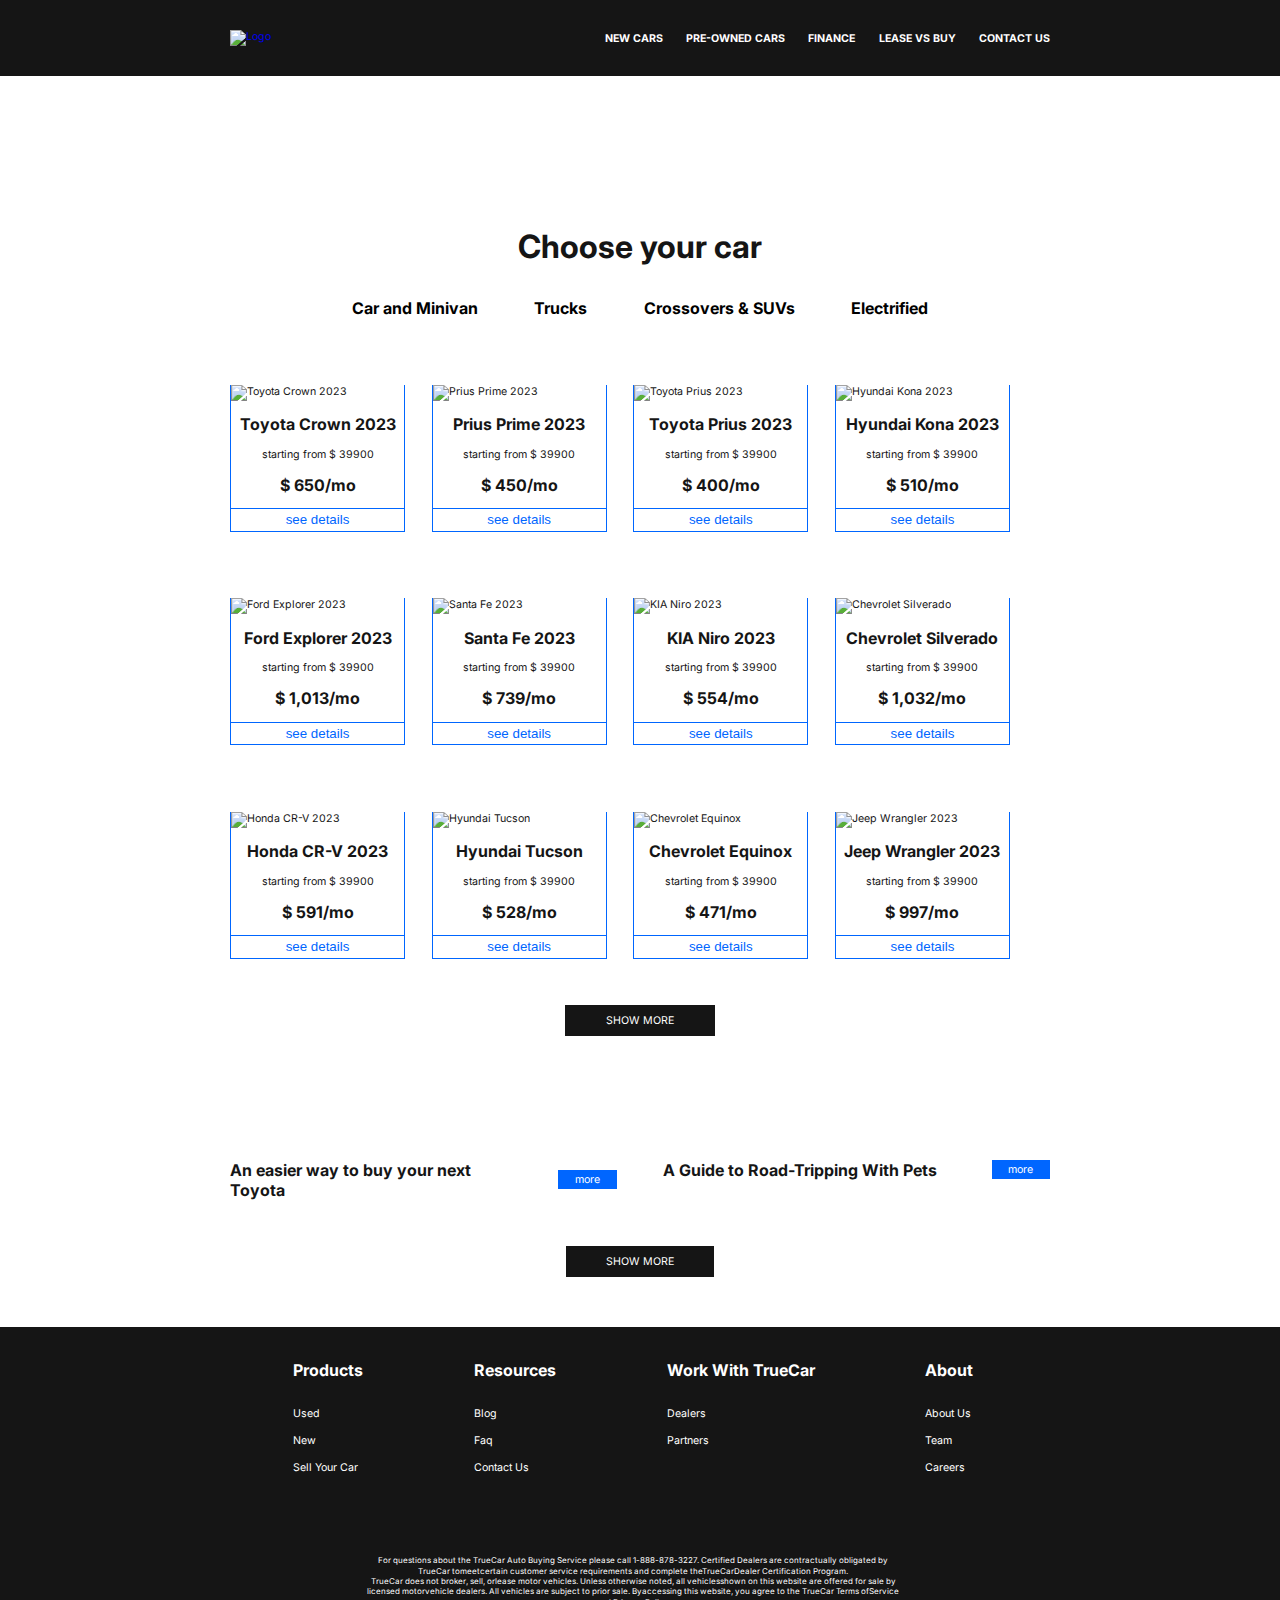
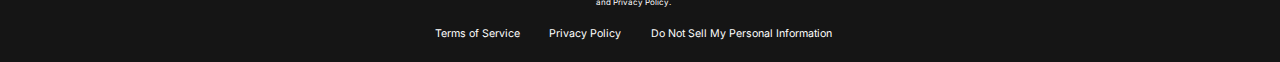
==== catalog.html @ 811615fe "Add files via upload" ====
<!DOCTYPE html>
<html lang="en">
<head>
  <meta charset="UTF-8">
  <meta name="viewport" content="width=device-width, initial-scale=1.0">
  <link rel="stylesheet" href="./main.css">
  <title>Catalog page</title>
</head>
<body>
  <header class="header header-catalog">
    <div class="container">
        <div class="header__inner">
            <a class="header__logo" href="index.html"><img src="./images/logo.svg" alt="Logo"></a>
            <nav class="header__nav nav">
                <ul class="nav__list">
                    <li class="nav__item"><a class="nav__link" href="#">new cars</a></li>
                    <li class="nav__item"><a class="nav__link" href="#">pre-owned cars</a></li>
                    <li class="nav__item"><a class="nav__link" href="#">finance</a></li>
                    <li class="nav__item"><a class="nav__link" href="#">lease vs buy</a></li>
                    <li class="nav__item"><a class="nav__link" href="contact.html">contact us</a></li>
                </ul>
            </nav>
        </div>
    </div>
</header>

<div class="catalog">
  <div class="container">
    <div class="catalog-intro">
      <h1 class="catalog-intro__title">Choose your car</h1>
      <button class="catalog-intro__btn" type="button">Car and Minivan</button>
      <button class="catalog-intro__btn" type="button">Trucks</button>
      <button class="catalog-intro__btn" type="button">Crossovers &amp; SUVs</button>
      <button class="catalog-intro__btn" type="button">Electrified</button>
    </div>
    <div class="catalog-cards">
      <!-- карточкa -->
      <div class="catalog-cards__item">
        <div class="catalog-cards__item-top">
          <img src="./images/catalog-1.jpeg" alt="Toyota Crown 2023">
        </div>
        <div class="catalog-cards__item-middle">
          <h4 class="catalog-cards__item-middle-title">Toyota Crown 2023</h4>
          <p class="catalog-cards__item-middle-text">starting from $ 39900</p>
          <span class="catalog-cards__item-middle-span">$ 650/mo</span>
        </div>
        <button class="catalog-cards__item-btn" type="button">see details</button>
      </div>
      <!-- конец карточки -->
      <!-- карточкa -->
      <div class="catalog-cards__item">
        <div class="catalog-cards__item-top">
          <img src="./images/catalog-2.jpeg" alt="Prius Prime 2023">
        </div>
        <div class="catalog-cards__item-middle">
          <h4 class="catalog-cards__item-middle-title">Prius Prime 2023</h4>
          <p class="catalog-cards__item-middle-text">starting from $ 39900</p>
          <span class="catalog-cards__item-middle-span">$ 450/mo</span>
        </div>
        <button class="catalog-cards__item-btn" type="button">see details</button>
      </div>
      <!-- конец карточки -->
      <!-- карточкa -->
      <div class="catalog-cards__item">
        <div class="catalog-cards__item-top">
          <img src="./images/catalog-3.jpeg" alt="Toyota Prius 2023">
        </div>
        <div class="catalog-cards__item-middle">
          <h4 class="catalog-cards__item-middle-title">Toyota Prius 2023</h4>
          <p class="catalog-cards__item-middle-text">starting from $ 39900</p>
          <span class="catalog-cards__item-middle-span">$ 400/mo</span>
        </div>
        <button class="catalog-cards__item-btn" type="button">see details</button>
      </div>
      <!-- конец карточки -->
      <!-- карточкa -->
      <div class="catalog-cards__item">
        <div class="catalog-cards__item-top">
          <img src="./images/catalog-4.jpeg" alt="Hyundai Kona 2023">
        </div>
        <div class="catalog-cards__item-middle">
          <h4 class="catalog-cards__item-middle-title">Hyundai Kona 2023</h4>
          <p class="catalog-cards__item-middle-text">starting from $ 39900</p>
          <span class="catalog-cards__item-middle-span">$ 510/mo</span>
        </div>
        <button class="catalog-cards__item-btn" type="button">see details</button>
      </div>
      <!-- конец карточки -->
      <!-- карточкa -->
      <div class="catalog-cards__item">
        <div class="catalog-cards__item-top">
          <img src="./images/catalog-5.jpeg" alt="Ford Explorer 2023">
        </div>
        <div class="catalog-cards__item-middle">
          <h4 class="catalog-cards__item-middle-title">Ford Explorer 2023</h4>
          <p class="catalog-cards__item-middle-text">starting from $ 39900</p>
          <span class="catalog-cards__item-middle-span">$ 1,013/mo</span>
        </div>
        <button class="catalog-cards__item-btn" type="button">see details</button>
      </div>
      <!-- конец карточки -->
      <!-- карточкa -->
      <div class="catalog-cards__item">
        <div class="catalog-cards__item-top">
          <img src="./images/catalog-6.jpeg" alt="Santa  Fe 2023">
        </div>
        <div class="catalog-cards__item-middle">
          <h4 class="catalog-cards__item-middle-title">Santa  Fe 2023</h4>
          <p class="catalog-cards__item-middle-text">starting from $ 39900</p>
          <span class="catalog-cards__item-middle-span">$ 739/mo</span>
        </div>
        <button class="catalog-cards__item-btn" type="button">see details</button>
      </div>
      <!-- конец карточки -->
      <!-- карточкa -->
      <div class="catalog-cards__item">
        <div class="catalog-cards__item-top">
          <img src="./images/catalog-7.jpeg" alt="KIA Niro 2023">
        </div>
        <div class="catalog-cards__item-middle">
          <h4 class="catalog-cards__item-middle-title">KIA Niro 2023</h4>
          <p class="catalog-cards__item-middle-text">starting from $ 39900</p>
          <span class="catalog-cards__item-middle-span">$ 554/mo</span>
        </div>
        <button class="catalog-cards__item-btn" type="button">see details</button>
      </div>
      <!-- конец карточки -->
      <!-- карточкa -->
      <div class="catalog-cards__item">
        <div class="catalog-cards__item-top">
          <img src="./images/catalog-8.jpeg" alt="Chevrolet Silverado">
        </div>
        <div class="catalog-cards__item-middle">
          <h4 class="catalog-cards__item-middle-title">Chevrolet Silverado</h4>
          <p class="catalog-cards__item-middle-text">starting from $ 39900</p>
          <span class="catalog-cards__item-middle-span">$ 1,032/mo</span>
        </div>
        <button class="catalog-cards__item-btn" type="button">see details</button>
      </div>
      <!-- конец карточки -->
      <!-- карточкa -->
      <div class="catalog-cards__item">
        <div class="catalog-cards__item-top">
          <img src="./images/catalog-9.jpeg" alt="Honda CR-V 2023">
        </div>
        <div class="catalog-cards__item-middle">
          <h4 class="catalog-cards__item-middle-title">Honda CR-V 2023</h4>
          <p class="catalog-cards__item-middle-text">starting from $ 39900</p>
          <span class="catalog-cards__item-middle-span">$ 591/mo</span>
        </div>
        <button class="catalog-cards__item-btn" type="button">see details</button>
      </div>
      <!-- конец карточки -->
      <!-- карточкa -->
      <div class="catalog-cards__item">
        <div class="catalog-cards__item-top">
          <img src="./images/catalog-10.jpeg" alt="Hyundai Tucson">
        </div>
        <div class="catalog-cards__item-middle">
          <h4 class="catalog-cards__item-middle-title">Hyundai Tucson</h4>
          <p class="catalog-cards__item-middle-text">starting from $ 39900</p>
          <span class="catalog-cards__item-middle-span">$ 528/mo</span>
        </div>
        <button class="catalog-cards__item-btn" type="button">see details</button>
      </div>
      <!-- конец карточки -->
      <!-- карточкa -->
      <div class="catalog-cards__item">
        <div class="catalog-cards__item-top">
          <img src="./images/catalog-11.jpeg" alt="Chevrolet Equinox">
        </div>
        <div class="catalog-cards__item-middle">
          <h4 class="catalog-cards__item-middle-title">Chevrolet Equinox</h4>
          <p class="catalog-cards__item-middle-text">starting from $ 39900</p>
          <span class="catalog-cards__item-middle-span">$ 471/mo</span>
        </div>
        <button class="catalog-cards__item-btn" type="button">see details</button>
      </div>
      <!-- конец карточки -->
      <!-- карточкa -->
      <div class="catalog-cards__item">
        <div class="catalog-cards__item-top">
          <img src="./images/catalog-12.jpeg" alt="Jeep Wrangler 2023">
        </div>
        <div class="catalog-cards__item-middle">
          <h4 class="catalog-cards__item-middle-title">Jeep Wrangler 2023</h4>
          <p class="catalog-cards__item-middle-text">starting from $ 39900 </p>
          <span class="catalog-cards__item-middle-span">$ 997/mo</span>
        </div>
        <button class="catalog-cards__item-btn" type="button">see details</button>
      </div>
      <!-- конец карточки -->
    </div>
    <button class="catalog__btn button" type="button">show more</button>
  </div>
</div>
<div class="news">
  <div class="container">
    <div class="news__inner">
      <div class="news__inner-item">
        <img src="./images/news-1.jpeg" alt="">
        <div class="news__inner-item-desc">
          <p class="news__inner-item-desc-text">An easier way to buy your next Toyota</p>
          <a class="news__inner-item-desc-link button-link" href="#">more</a>
        </div>
      </div>
      <div class="news__inner-item">
        <img src="./images/news-2.jpeg" alt="">
        <div class="news__inner-item-desc">
          <p class="news__inner-item-desc-text">A Guide to Road-Tripping With Pets</p>
          <a class="news__inner-item-desc-link button-link" href="#">more</a>
        </div>
      </div>
    </div>
    <button class="news__btn button" type="button">show more</button>
  </div>
</div>
<footer class="footer">
  <div class="footer-container">
      <div class="footer__inner">
          <div class="footer__inner-item">
              <h5 class="footer__inner-item-title">products</h5>
              <a class="footer__inner-item-link" href="#">used</a>
              <a class="footer__inner-item-link" href="#">new</a>
              <a class="footer__inner-item-link" href="#">sell your car</a>
          </div>
          <div class="footer__inner-item">
              <h5 class="footer__inner-item-title">resources</h5>
              <a class="footer__inner-item-link" href="#">blog</a>
              <a class="footer__inner-item-link" href="#">faq</a>
              <a class="footer__inner-item-link" href="#">contact us</a>
          </div>
          <div class="footer__inner-item">
              <h5 class="footer__inner-item-title">work with TrueCar</h5>
              <a class="footer__inner-item-link" href="#">dealers</a>
              <a class="footer__inner-item-link" href="#">partners</a>
          </div>
          <div class="footer__inner-item">
              <h5 class="footer__inner-item-title">about</h5>
              <a class="footer__inner-item-link" href="#">about us</a>
              <a class="footer__inner-item-link" href="#">team</a>
              <a class="footer__inner-item-link" href="#">careers</a>
          </div>
      </div>
      <div class="footer__store">
          <a class="footer__store-link" href="#"><img src="./images/appstore.svg" alt=""></a>
          <a class="footer__store-link" href="#"><img src="./images/googlestore.svg" alt=""></a>
      </div>
      <div class="footer__desc">
          <p class="footer__desc-text">For questions about the TrueCar Auto Buying Service please call 1-888-878-3227.
          Certified Dealers are contractually obligated by TrueCar tomeetcertain customer service requirements and complete theTrueCarDealer Certification Program.
          </p>
          <p class="footer__desc-text">TrueCar does not broker, sell, orlease motor vehicles. Unless otherwise noted, all vehiclesshown on this website are offered for sale by licensed motorvehicle dealers. All vehicles are subject to prior sale. Byaccessing this website, you agree to the TrueCar Terms ofService and Privacy Policy.</p>
      </div>
      <div class="footer__span">
          <span class="footer__span-text">Terms of Service</span>
          <span class="footer__span-text">Privacy Policy</span>
          <span class="footer__span-text">Do Not Sell My Personal Information</span>
      </div>
  </div>
</footer>
</body>
</html>
---- main.css ----
@import url("https://fonts.googleapis.com/css2?family=Inter:wght@100..900&display=swap");
root {
  box-sizing: border-box;
}

*, ::after, ::before {
  box-sizing: inherit;
  margin: 0;
  padding: 0;
  list-style: none;
  text-decoration: none;
  border: none;
  outline: none;
}

html {
  font-size: 0.5208333333vw;
}

body {
  font-family: "Inter", sans-serif;
  font-size: 1.6rem;
  font-weight: 400;
  line-height: 1.3;
  color: #151515;
}

.container {
  width: 100%;
  max-width: 123rem;
  padding: 0 1.5rem;
  margin: 0 auto;
}

button {
  background-color: transparent;
  border: none;
  outline: none;
}

.header {
  width: 100%;
  background-color: rgba(0, 0, 0, 0.3);
  position: fixed;
  left: 0;
  right: 0;
  z-index: 1000;
}

.header__inner {
  display: flex;
  align-items: flex-end;
  justify-content: space-between;
  padding: 4.5rem 0;
}

.nav__list {
  display: flex;
  -moz-column-gap: 3.5rem;
       column-gap: 3.5rem;
}

.nav__link {
  font-weight: 700;
  text-transform: uppercase;
  color: #ffffff;
  transition: 0.2s linear;
}

.nav__link:hover {
  color: #0066ff;
}

.button {
  display: inline-block;
  padding: 2.3rem 11.2rem;
  background-color: #151515;
  color: #ffffff;
  text-transform: uppercase;
  font: 700 3.5rem "Inter", sans-serif;
  transition: 0.2s linear;
}

.button:hover {
  background-color: #0066ff;
}

.button-link {
  background-color: #0066ff;
  color: #ffffff;
  padding: 0.4rem 2.5rem;
  transition: 0.2s linear;
}

.button-link:hover {
  background-color: #151515;
}

.form {
  display: flex;
  flex-direction: column;
  align-items: center;
}

.form__box {
  margin: 0 auto;
  margin-bottom: 5rem;
}

.form__input {
  width: 27rem;
  padding: 1.8rem 0 1.8rem 2rem;
  margin-right: 4rem;
  border: 0.1rem solid #0066ff;
}

.form__input:last-child {
  margin-right: 0;
}

.form__textarea {
  width: 58rem;
  height: 29.1rem;
  border: 0.1rem solid #0066ff;
  margin-bottom: 5rem;
  padding: 2rem 2rem;
  resize: NONE;
}

.input__btn {
  font: 400 1.6rem "Inter", sans-serif;
  background-color: #151515;
  color: #ffffff;
  padding: 1.3rem 6.1rem;
  text-transform: uppercase;
  cursor: pointer;
  transition: 0.2s linear;
}

.input__btn:hover {
  background-color: #0066ff;
}

.intro {
  min-height: 108rem;
  text-align: center;
  background: linear-gradient(rgba(0, 0, 0, 0.4), rgba(0, 0, 0, 0.4)), url(./images/intro-bg.jpeg);
}

.intro__title {
  padding-top: 24.7rem;
  font: 700 9.6rem "Inter", sans-serif;
  color: #ffffff;
  text-transform: capitalize;
  margin-bottom: 4rem;
}

.advantages {
  padding: 15rem 0;
  text-align: center;
}

.advantages__title {
  font: 700 4.6rem "Inter", sans-serif;
  text-transform: capitalize;
  margin-bottom: 5rem;
}

.advantages__inner {
  display: flex;
  flex-wrap: wrap;
  -moz-column-gap: 4rem;
       column-gap: 4rem;
}

.advantages__inner-card {
  flex-basis: 27rem;
  display: flex;
  flex-direction: column;
}

.advantages__inner-card-top {
  padding: 0 6rem 3rem;
}

.advantages__inner-card-top-box {
  width: 14.9rem;
  height: 14.9rem;
  border-radius: 50%;
  border: 0.1rem solid #0066ff;
  display: grid;
  place-items: center;
}

.advantages__inner-card-average {
  font: 700 2.4rem "Inter", sans-serif;
  text-transform: capitalize;
  margin-bottom: 3rem;
  flex: 1 1 auto;
}

.advantages__inner-card-lower {
  text-align: left;
}

.work {
  text-align: center;
}

.work__container {
  max-width: 58rem;
}

.work__title {
  font: 700 4.8rem "Inter", sans-serif;
  text-transform: capitalize;
  margin-bottom: 5rem;
}

.work__text {
  margin: 0 auto 5rem;
  text-align: left;
}

.work__subtitle {
  font: 700 2.4rem "Inter", sans-serif;
  text-align: left;
  margin-bottom: 5rem;
}

.work__inner {
  padding-left: 7rem;
  margin-bottom: 7rem;
}

.work__inner-item {
  display: flex;
  justify-content: space-between;
  align-items: center;
  margin-bottom: 4rem;
}

.work__inner-item:last-child {
  margin-bottom: 0;
}

.work__inner-item-number {
  font: 700 4.8rem "Inter", sans-serif;
  width: 10rem;
  height: 10rem;
  border-radius: 50%;
  color: #ffffff;
  background-color: #0066ff;
  display: grid;
  place-items: center;
}

.work__inner-item-text {
  flex-basis: 27rem;
  text-align: left;
}

.video {
  padding: 7.5rem 0;
  text-align: center;
}

.video__title {
  font: 700 4.8rem "Inter", sans-serif;
  text-transform: uppercase;
  margin-bottom: 1.9rem;
}

.video__text {
  font: 700 2.4rem "Inter", sans-serif;
  margin-bottom: 5rem;
}

.video__box {
  min-height: 50rem;
  max-width: 100rem;
  background-image: url(./images/video-img.jpeg);
  background-repeat: no-repeat;
  background-size: cover;
  background-position: center;
  display: grid;
  place-items: center;
  margin: 0 auto;
}

.video__btn {
  cursor: pointer;
}

.important {
  padding: 7.5rem 0;
  margin: 0 auto;
}

.important__title {
  max-width: 69.1rem;
  font: 700 4.8rem "Inter", sans-serif;
  margin: 0 auto 1.9rem;
}

.important__text {
  text-align: left;
  max-width: 58rem;
  margin: 0 auto 5rem;
}

.important__inner {
  display: flex;
  flex-wrap: wrap;
  gap: 4rem;
}

.important__inner-item {
  flex-basis: 27rem;
}

.important__inner-item-images {
  margin-bottom: 2rem;
}

.important__inner-item-text {
  text-align: left;
}

.footer {
  padding: 5rem 46rem 3.2rem 44rem;
  background-color: #151515;
  color: #ffffff;
}

.footer__inner {
  display: flex;
  justify-content: space-between;
  margin-bottom: 5rem;
}

.footer__inner-item {
  display: flex;
  align-items: flex-start;
  flex-direction: column;
}

.footer__inner-item-title {
  font: 700 2.4rem "Inter", sans-serif;
  text-transform: capitalize;
  margin-bottom: 4rem;
}

.footer__inner-item-link {
  color: #ffffff;
  text-transform: capitalize;
  margin-bottom: 2rem;
  transition: 0.2s linear;
}

.footer__inner-item-link:hover {
  transform: translateX(1rem);
}

.footer__inner-item-link:last-child {
  margin-bottom: 0;
}

.footer__store {
  text-align: center;
  margin-bottom: 5rem;
}

.footer__store-link {
  margin-right: 4rem;
}

.footer__store-link:last-child {
  margin-right: 0;
}

.footer__desc {
  max-width: 80.6rem;
  margin: 0 auto;
  text-align: center;
  margin-bottom: 3rem;
}

.footer__desc-text {
  font-size: 1.2rem;
}

.footer__span {
  text-align: center;
}

.footer__span-text {
  margin-right: 4rem;
}

.footer__span-text:last-child {
  margin-right: 0;
}

.header-catalog {
  background-color: #151515;
}

.catalog {
  padding: 34rem 0 7.5rem;
}

.catalog-intro {
  text-align: center;
}

.catalog-intro__title {
  font: 700 4.8rem "Inter", sans-serif;
  margin-bottom: 4.9rem;
}

.catalog-intro__btn {
  margin-right: 8rem;
  font: 700 2.4rem "Inter", sans-serif;
  transition: 0.2s linear;
  cursor: pointer;
}

.catalog-intro__btn:hover {
  color: #0066ff;
}

.catalog-intro__btn:last-child {
  margin-right: 0;
}

.catalog-cards {
  padding-top: 10rem;
  margin-bottom: 7rem;
  display: flex;
  flex-wrap: wrap;
  -moz-column-gap: 4rem;
       column-gap: 4rem;
  row-gap: 10rem;
}

.catalog-cards__item {
  display: flex;
  flex-direction: column;
  flex: 0 1 calc(25% - 30px);
}

.catalog-cards__item-top {
  border-left: 0.1rem solid #0066ff;
  border-right: 0.1rem solid #0066ff;
}

.catalog-cards__item-top img {
  width: 100%;
  height: 100%;
  -o-object-fit: cover;
     object-fit: cover;
}

.catalog-cards__item-middle {
  flex: 1 1 auto;
  padding: 2rem 0;
  text-align: center;
  border-left: 0.1rem solid #0066ff;
  border-right: 0.1rem solid #0066ff;
}

.catalog-cards__item-middle-title {
  font: 700 2.4rem "Inter", sans-serif;
  margin-bottom: 2rem;
}

.catalog-cards__item-middle-text {
  margin-bottom: 2rem;
}

.catalog-cards__item-middle-span {
  font: 700 2.4rem "Inter", sans-serif;
}

.catalog-cards__item-btn {
  padding: 0.5rem 0;
  cursor: pointer;
  border: 0.1rem solid #0066ff;
  color: #0066ff;
  transition: 0.2s linear;
}

.catalog-cards__item-btn:hover {
  background-color: #0066ff;
  color: #ffffff;
}

.catalog__btn {
  display: block;
  padding: 1.3rem 6.1rem;
  font: 400 1.6rem "Inter", sans-serif;
  margin: 0 auto;
  cursor: pointer;
}

.news {
  padding: 7.5rem 0 7.5rem;
}

.news__inner {
  display: flex;
  flex-wrap: wrap;
  justify-content: space-between;
  margin-bottom: 7rem;
}

.news__inner-item {
  flex-basis: 58rem;
}

.news__inner-item img {
  margin-bottom: 3rem;
}

.news__inner-item-desc {
  display: flex;
  justify-content: space-between;
  align-items: center;
}

.news__inner-item-desc-text {
  flex-basis: 44.6rem;
  font: 700 2.4rem "Inter", sans-serif;
}

.news__btn {
  display: block;
  font: 400 1.6rem "Inter", sans-serif;
  cursor: pointer;
  padding: 1.3rem 6rem;
  margin: 0 auto;
}

.contact {
  padding-top: 24rem;
  text-align: center;
}

.contact__title {
  text-transform: capitalize;
  font: 700 4.8rem "Inter", sans-serif;
  margin-bottom: 2rem;
}

.contact__text {
  font: 700 2.4rem "Inter", sans-serif;
  margin-bottom: 5rem;
}

.news__contact {
  margin-bottom: 7.4rem;
}/*# sourceMappingURL=main.css.map */
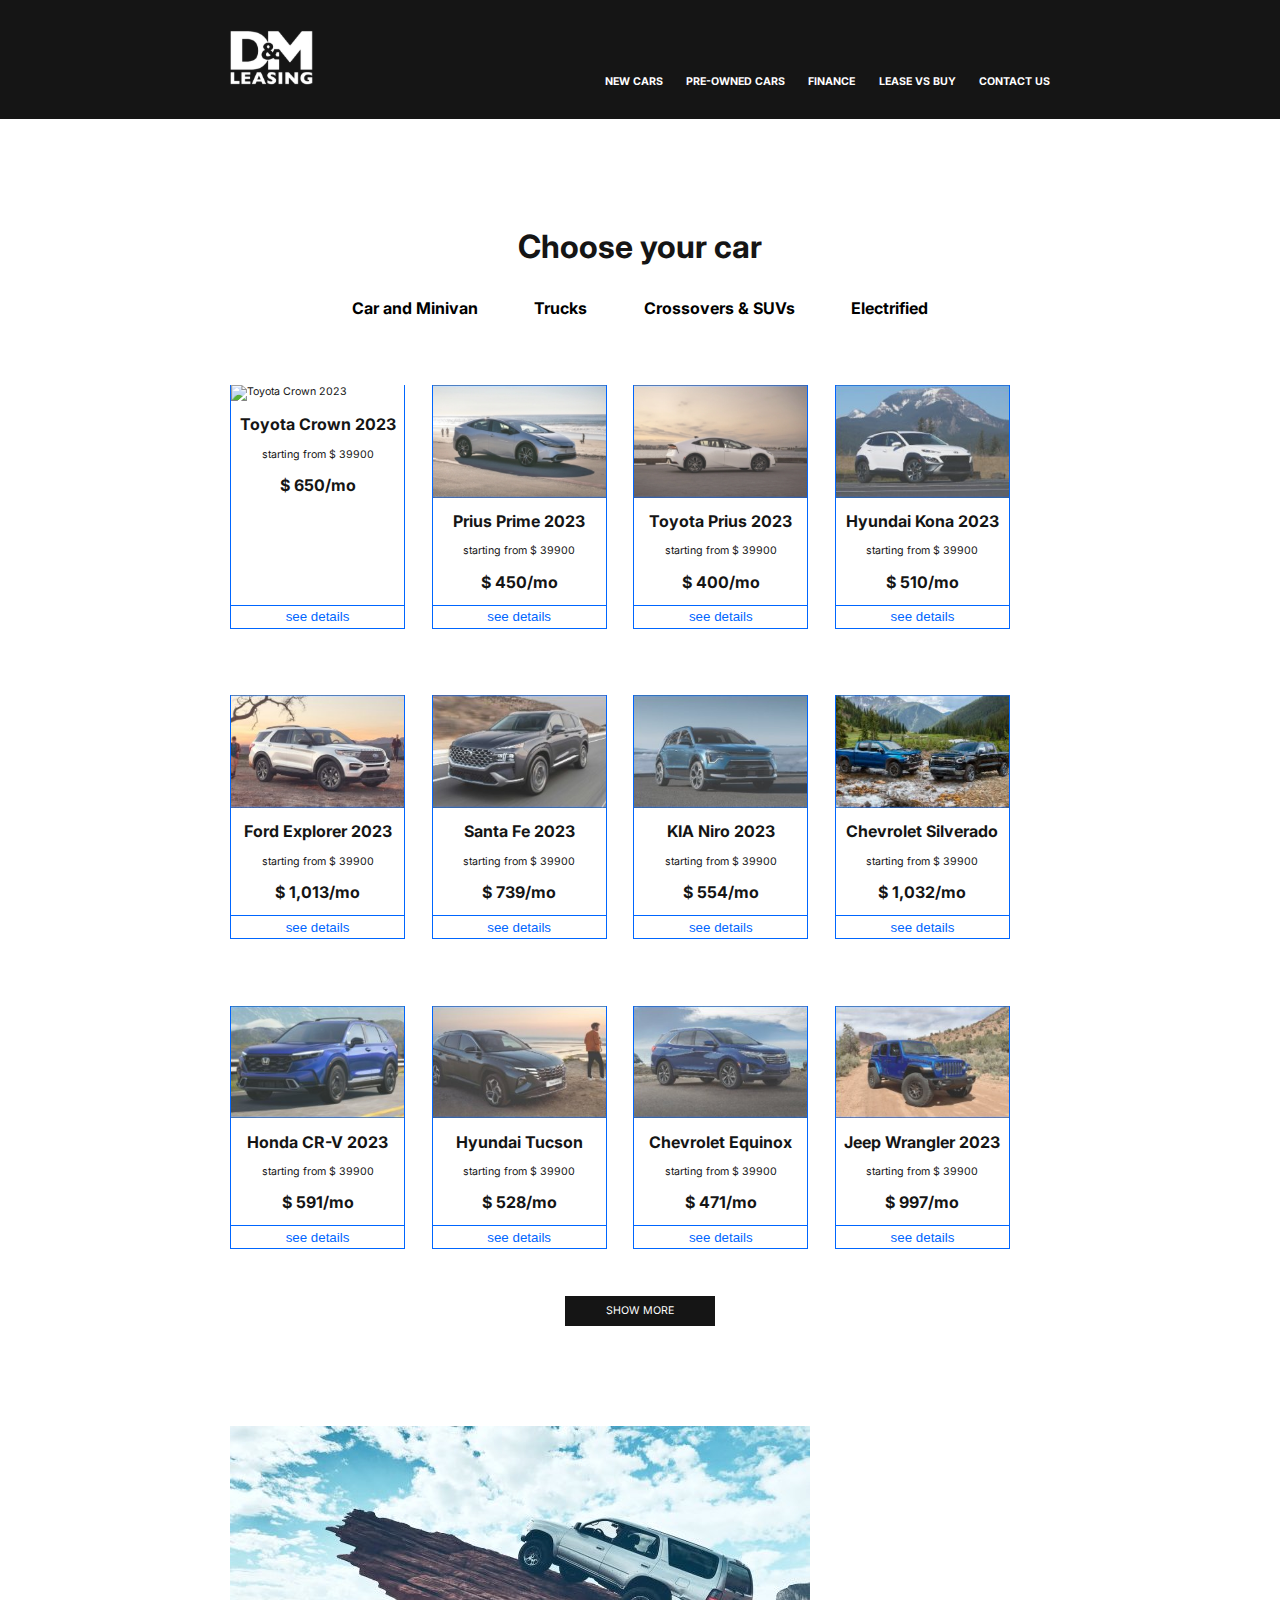
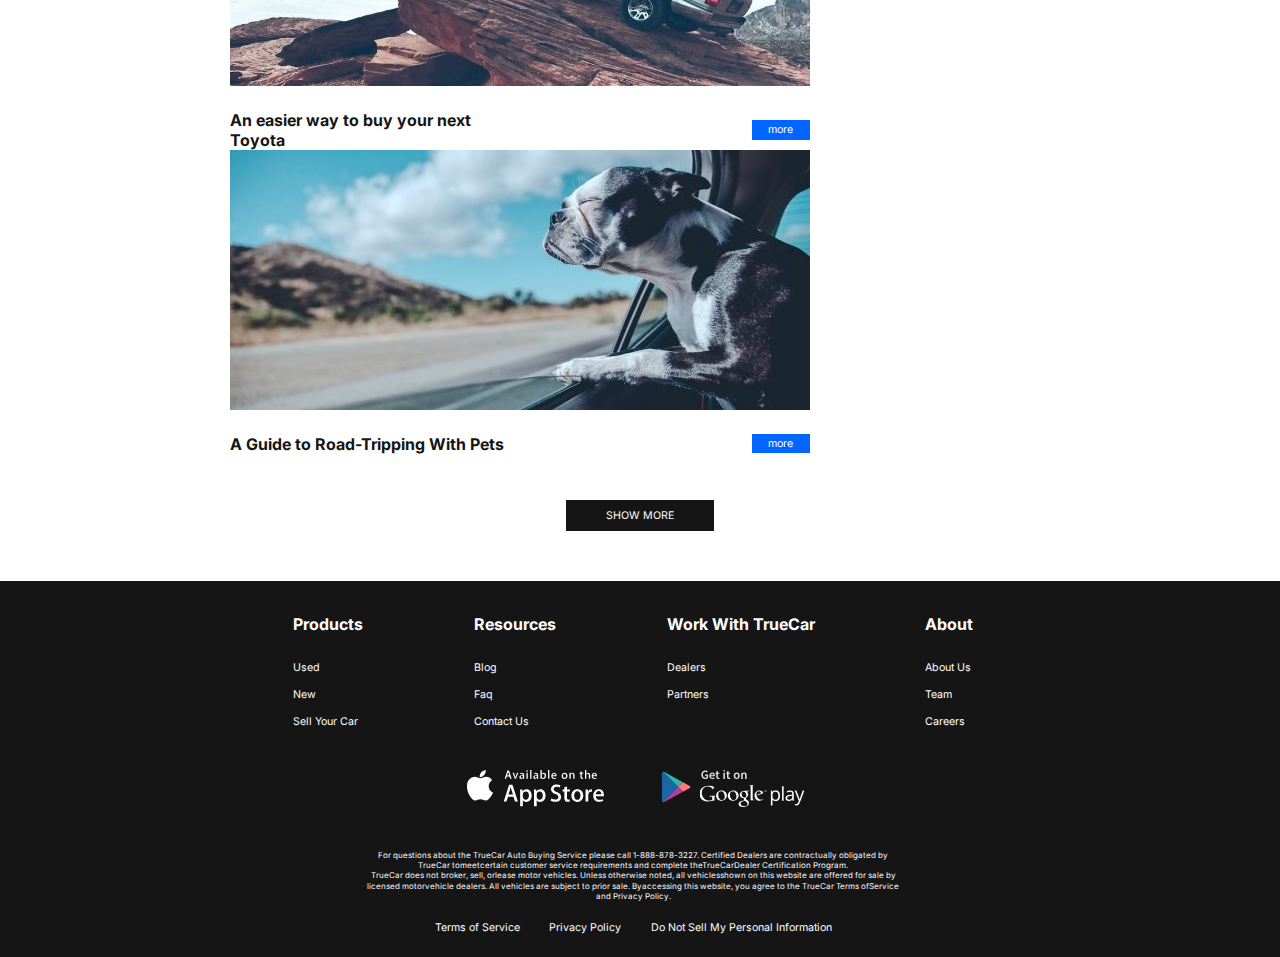
==== commit 1654b9cf: "Update catalog.html" ====
--- a/catalog.html
+++ b/catalog.html
@@ -37,7 +37,7 @@
       <!-- карточкa -->
       <div class="catalog-cards__item">
         <div class="catalog-cards__item-top">
-          <img src="./images/catalog-1.jpeg" alt="Toyota Crown 2023">
+          <img src="./images/Сatalog-1.jpeg" alt="Toyota Crown 2023">
         </div>
         <div class="catalog-cards__item-middle">
           <h4 class="catalog-cards__item-middle-title">Toyota Crown 2023</h4>
@@ -260,4 +260,4 @@
   </div>
 </footer>
 </body>
-</html>+</html>
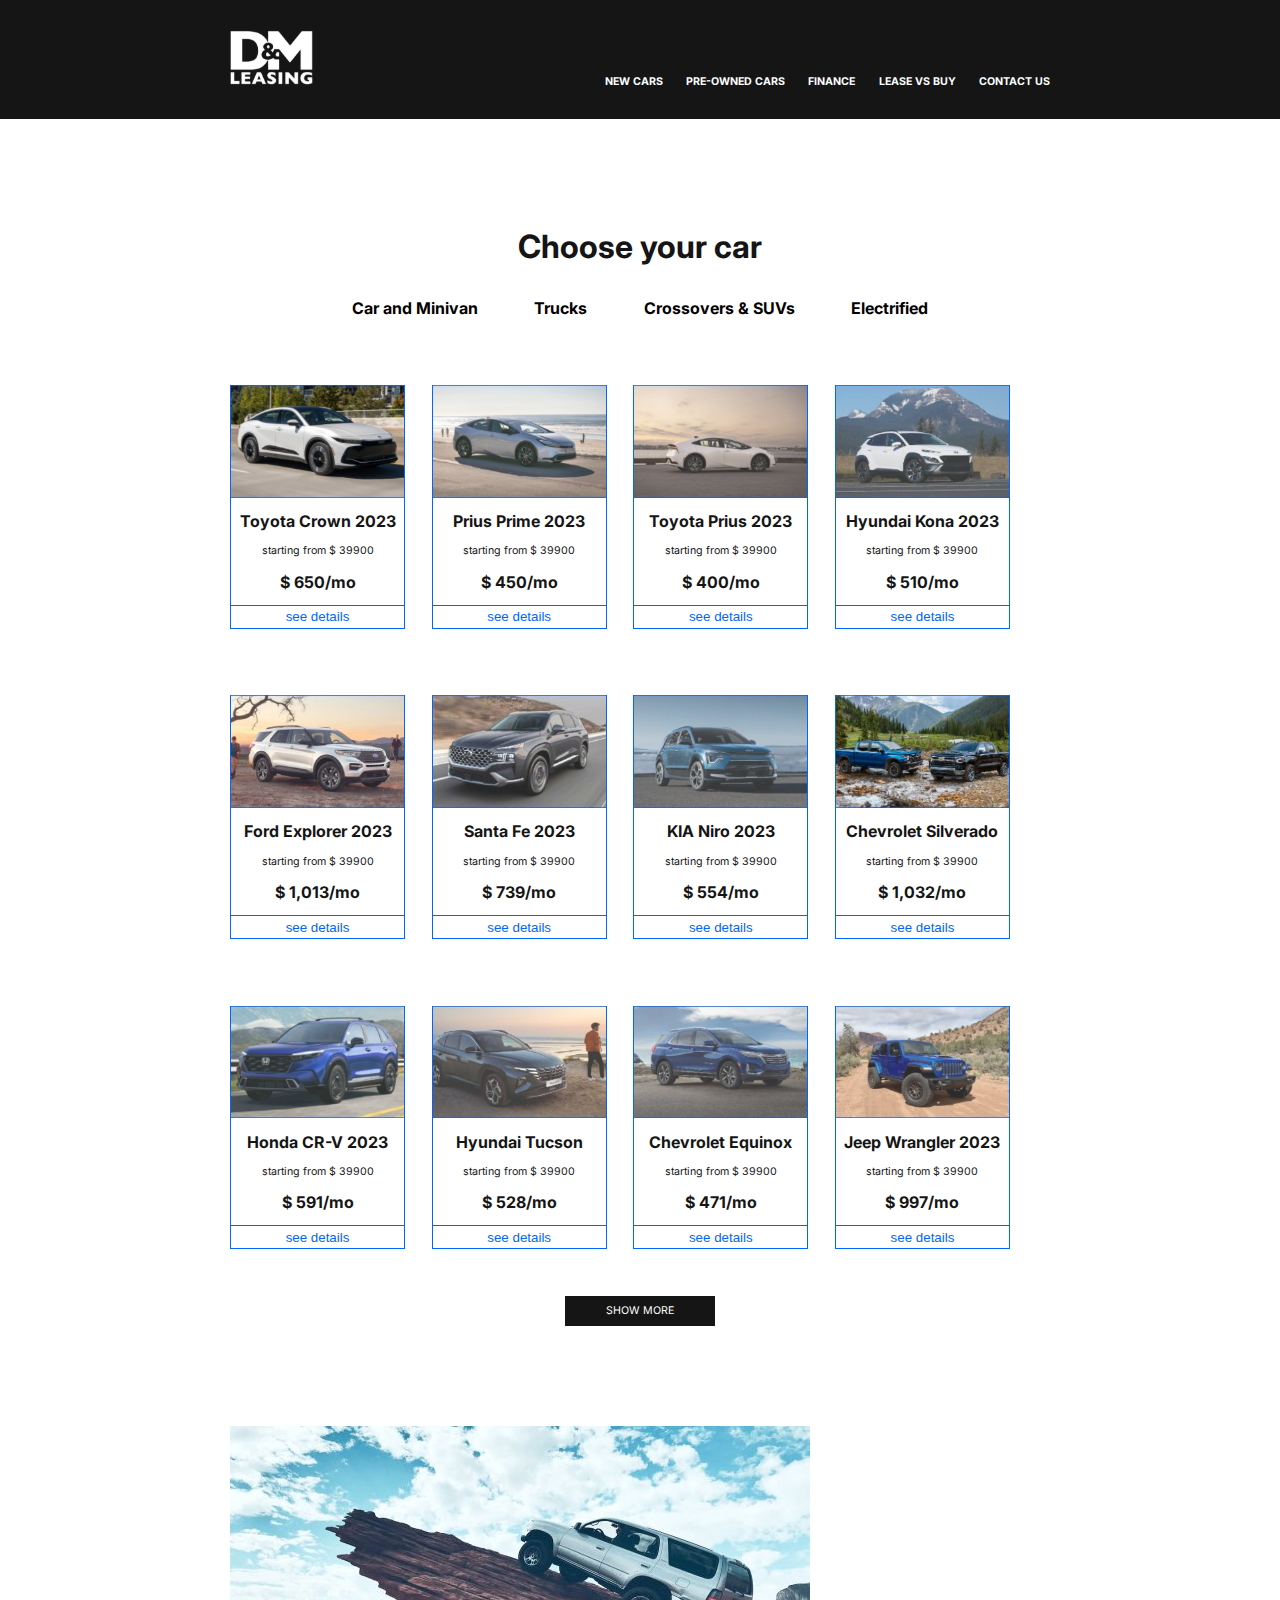
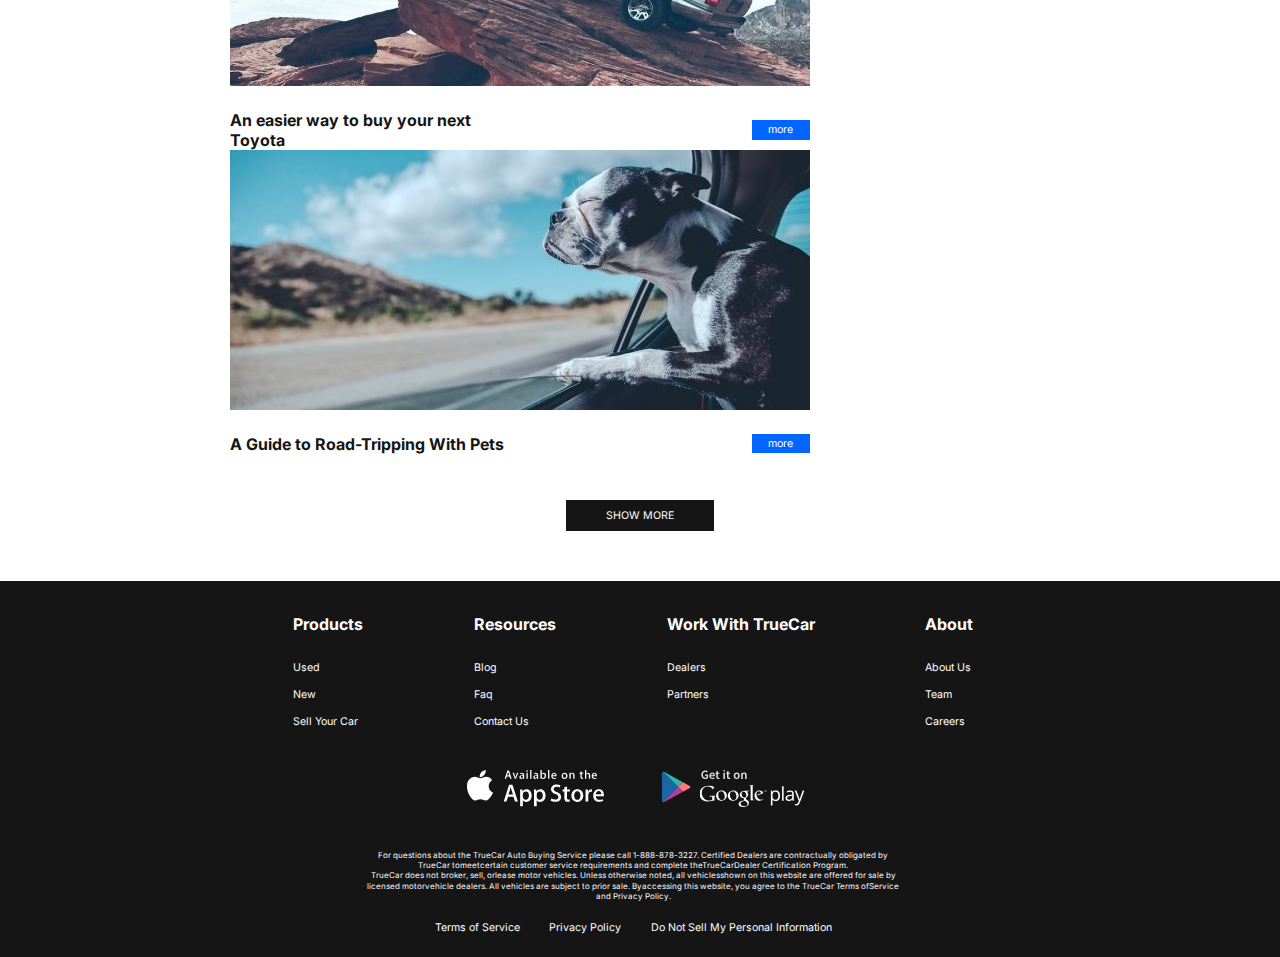
==== commit e597f313: "Update catalog.html" ====
--- a/catalog.html
+++ b/catalog.html
@@ -37,7 +37,7 @@
       <!-- карточкa -->
       <div class="catalog-cards__item">
         <div class="catalog-cards__item-top">
-          <img src="./images/Сatalog-1.jpeg" alt="Toyota Crown 2023">
+          <img src="./images/Catalog-1.jpeg" alt="Toyota Crown 2023">
         </div>
         <div class="catalog-cards__item-middle">
           <h4 class="catalog-cards__item-middle-title">Toyota Crown 2023</h4>
